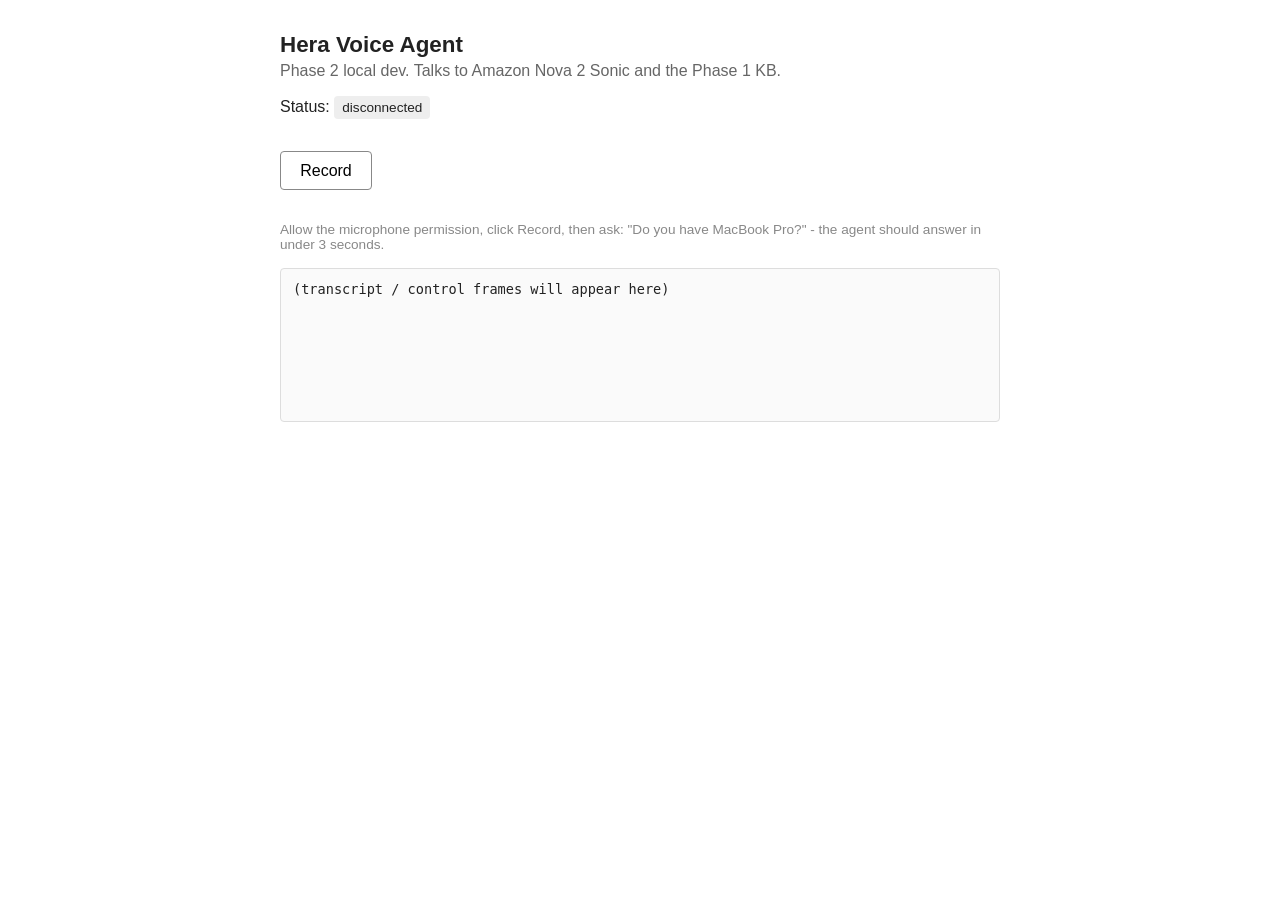
==== frontend/index.html @ f8238c81 "feat(02-02): add minimal browser frontend for voice loop test - frontend/index.html: vanilla HTML pa" ====
<!DOCTYPE html>
<html lang="en">
<head>
  <meta charset="UTF-8">
  <meta name="viewport" content="width=device-width, initial-scale=1.0">
  <title>Hera Voice Agent (Local Dev)</title>
  <style>
    body {
      font-family: -apple-system, BlinkMacSystemFont, "Segoe UI", Roboto, sans-serif;
      max-width: 720px;
      margin: 2rem auto;
      padding: 0 1rem;
      color: #222;
    }
    h1 { font-size: 1.4rem; margin-bottom: 0.25rem; }
    .subtitle { color: #666; margin-top: 0; }
    .status {
      display: inline-block;
      padding: 0.25rem 0.5rem;
      border-radius: 4px;
      background: #eee;
      font-size: 0.85rem;
    }
    .status.connected { background: #cfe9d4; color: #1a5e2a; }
    .status.error { background: #f4cccc; color: #8b1a1a; }
    button {
      font-size: 1rem;
      padding: 0.6rem 1.2rem;
      margin: 1rem 0;
      cursor: pointer;
      border: 1px solid #888;
      border-radius: 4px;
      background: #fff;
    }
    button.recording {
      background: #e74c3c;
      color: #fff;
      border-color: #c0392b;
    }
    button:disabled {
      cursor: not-allowed;
      opacity: 0.5;
    }
    #transcript {
      margin-top: 1rem;
      padding: 0.75rem;
      border: 1px solid #ddd;
      border-radius: 4px;
      background: #fafafa;
      min-height: 8rem;
      max-height: 24rem;
      overflow-y: auto;
      font-family: ui-monospace, SFMono-Regular, Menlo, monospace;
      font-size: 0.85rem;
      white-space: pre-wrap;
    }
    .hint { color: #888; font-size: 0.85rem; margin-top: 1rem; }
  </style>
</head>
<body>
  <h1>Hera Voice Agent</h1>
  <p class="subtitle">Phase 2 local dev. Talks to Amazon Nova 2 Sonic and the Phase 1 KB.</p>

  <p>Status: <span id="status" class="status">disconnected</span></p>

  <button id="recordBtn" disabled>Click to allow mic</button>

  <p class="hint">
    Allow the microphone permission, click Record, then ask:
    "Do you have MacBook Pro?" - the agent should answer in under 3 seconds.
  </p>

  <div id="transcript">(transcript / control frames will appear here)</div>

  <script src="app.js"></script>
</body>
</html>
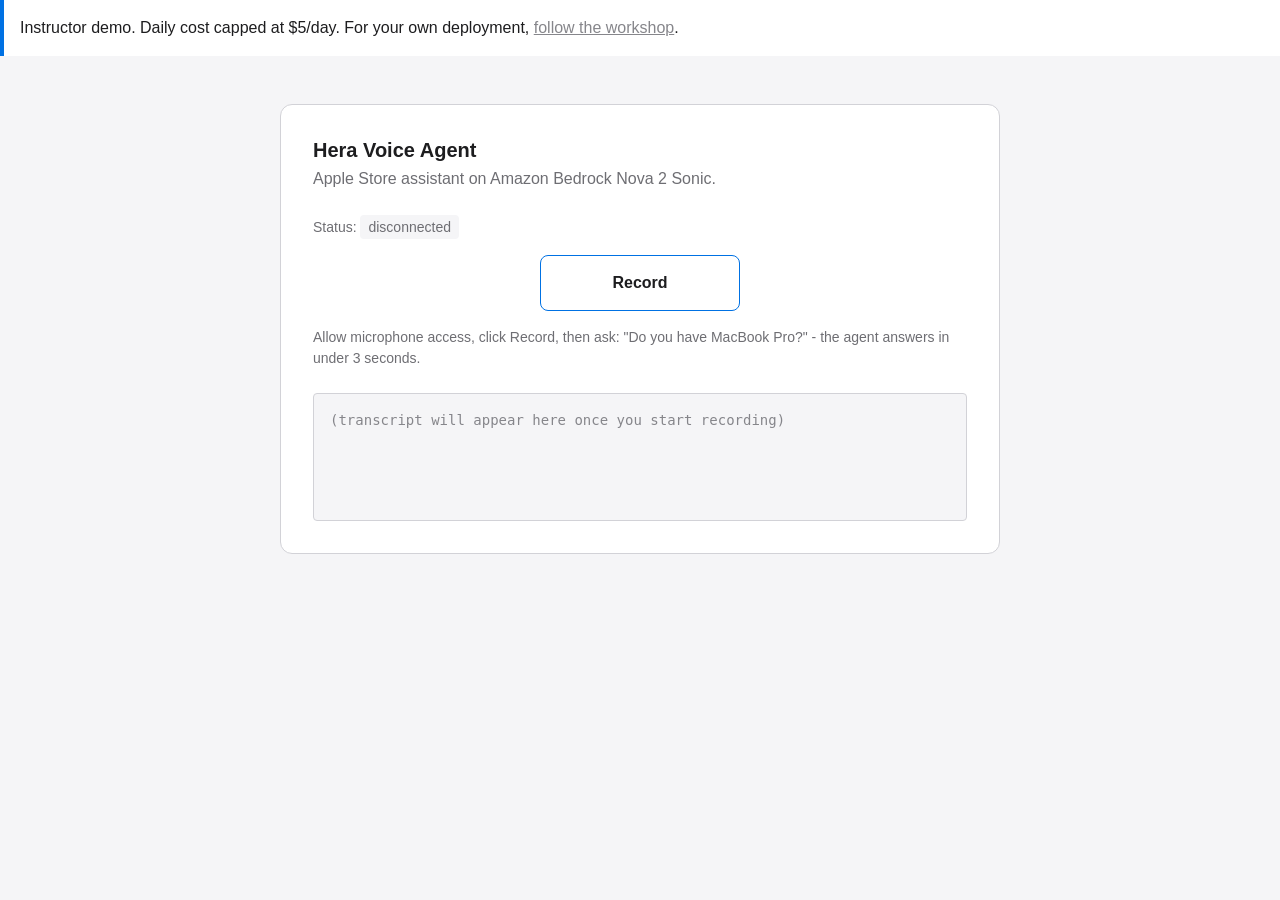
==== commit 011395fa: "feat(03-02): rewrite frontend/index.html + extract styles.css per UI-SPEC - Apple-Store light palett" ====
--- a/frontend/index.html
+++ b/frontend/index.html
@@ -3,74 +3,27 @@
 <head>
   <meta charset="UTF-8">
   <meta name="viewport" content="width=device-width, initial-scale=1.0">
-  <title>Hera Voice Agent (Local Dev)</title>
-  <style>
-    body {
-      font-family: -apple-system, BlinkMacSystemFont, "Segoe UI", Roboto, sans-serif;
-      max-width: 720px;
-      margin: 2rem auto;
-      padding: 0 1rem;
-      color: #222;
-    }
-    h1 { font-size: 1.4rem; margin-bottom: 0.25rem; }
-    .subtitle { color: #666; margin-top: 0; }
-    .status {
-      display: inline-block;
-      padding: 0.25rem 0.5rem;
-      border-radius: 4px;
-      background: #eee;
-      font-size: 0.85rem;
-    }
-    .status.connected { background: #cfe9d4; color: #1a5e2a; }
-    .status.error { background: #f4cccc; color: #8b1a1a; }
-    button {
-      font-size: 1rem;
-      padding: 0.6rem 1.2rem;
-      margin: 1rem 0;
-      cursor: pointer;
-      border: 1px solid #888;
-      border-radius: 4px;
-      background: #fff;
-    }
-    button.recording {
-      background: #e74c3c;
-      color: #fff;
-      border-color: #c0392b;
-    }
-    button:disabled {
-      cursor: not-allowed;
-      opacity: 0.5;
-    }
-    #transcript {
-      margin-top: 1rem;
-      padding: 0.75rem;
-      border: 1px solid #ddd;
-      border-radius: 4px;
-      background: #fafafa;
-      min-height: 8rem;
-      max-height: 24rem;
-      overflow-y: auto;
-      font-family: ui-monospace, SFMono-Regular, Menlo, monospace;
-      font-size: 0.85rem;
-      white-space: pre-wrap;
-    }
-    .hint { color: #888; font-size: 0.85rem; margin-top: 1rem; }
-  </style>
+  <title>Hera Voice Agent</title>
+  <link rel="stylesheet" href="styles.css">
 </head>
 <body>
-  <h1>Hera Voice Agent</h1>
-  <p class="subtitle">Phase 2 local dev. Talks to Amazon Nova 2 Sonic and the Phase 1 KB.</p>
+  <div role="region" aria-label="demo notice" class="banner">
+    <p class="banner-body">Instructor demo. Daily cost capped at $5/day. For your own deployment, <a href="#" aria-disabled="true" title="Workshop publishes in Phase 5">follow the workshop</a>.</p>
+  </div>
 
-  <p>Status: <span id="status" class="status">disconnected</span></p>
+  <main class="card">
+    <h1>Hera Voice Agent</h1>
+    <p class="subtitle">Apple Store assistant on Amazon Bedrock Nova 2 Sonic.</p>
 
-  <button id="recordBtn" disabled>Click to allow mic</button>
+    <p class="status-row">Status: <span id="status" class="status" role="status" aria-live="polite">disconnected</span></p>
 
-  <p class="hint">
-    Allow the microphone permission, click Record, then ask:
-    "Do you have MacBook Pro?" - the agent should answer in under 3 seconds.
-  </p>
+    <button id="recordBtn" class="btn btn-idle" type="button" disabled aria-pressed="false">Click to allow mic</button>
+    <p id="micMuted" class="mic-muted-label" hidden>mic muted</p>
 
-  <div id="transcript">(transcript / control frames will appear here)</div>
+    <p class="hint">Allow microphone access, click Record, then ask: "Do you have MacBook Pro?" - the agent answers in under 3 seconds.</p>
+
+    <div id="transcript" role="log" aria-live="polite" aria-atomic="false" class="transcript">(transcript will appear here once you start recording)</div>
+  </main>
 
   <script src="app.js"></script>
 </body>
--- a/frontend/styles.css
+++ b/frontend/styles.css
@@ -0,0 +1,155 @@
+:root {
+  /* Color (UI-SPEC Color, verbatim) */
+  --bg: #f5f5f7;
+  --panel: #ffffff;
+  --accent: #0071e3;
+  --destructive: #e74c3c;
+  --text: #1d1d1f;
+  --text-secondary: #6e6e73;
+  --text-muted: #86868b;
+  --border: #d2d2d7;
+  --warning-bg: #fff8e1;
+  --warning-text: #5d4e00;
+  --warning-border: #e8a000;
+  --speaking-bg: #e8f1fc;
+
+  /* Spacing (UI-SPEC Spacing Scale) */
+  --space-xs: 4px;
+  --space-sm: 8px;
+  --space-md: 16px;
+  --space-lg: 24px;
+  --space-xl: 32px;
+  --space-2xl: 48px;
+  --button-h: 56px;
+  --pill-h: 24px;
+
+  /* Type (UI-SPEC Typography) */
+  --font-system: -apple-system, BlinkMacSystemFont, "Segoe UI", Roboto, sans-serif;
+  --font-mono: ui-monospace, SFMono-Regular, Menlo, monospace;
+}
+
+/* Page chrome */
+* { box-sizing: border-box; }
+html, body { margin: 0; padding: 0; }
+body {
+  font-family: var(--font-system);
+  font-size: 16px;
+  line-height: 1.5;
+  color: var(--text);
+  background: var(--bg);
+}
+
+/* Banner (UI-SPEC Color "Accent reserved for" item 3 - 4px accent left bar) */
+.banner {
+  background: var(--panel);
+  border-left: 4px solid var(--accent);
+  padding: var(--space-md);
+}
+.banner-body { margin: 0; font-size: 16px; font-weight: 400; line-height: 1.5; color: var(--text); }
+.banner-body a { color: var(--accent); text-decoration: underline; }
+.banner-body a[aria-disabled="true"] { color: var(--text-muted); cursor: not-allowed; pointer-events: none; }
+
+/* Card (UI-SPEC Layout) */
+.card {
+  max-width: 720px;
+  margin: var(--space-2xl) auto 0;
+  background: var(--panel);
+  border: 1px solid var(--border);
+  border-radius: 12px;
+  padding: var(--space-xl);
+}
+@media (max-width: 720px) {
+  .card { margin: var(--space-md); padding: var(--space-lg); border-radius: 8px; }
+  .banner { padding: var(--space-md); }
+}
+
+/* Heading + subtitle (UI-SPEC Typography Heading + Body) */
+h1 { font-size: 20px; font-weight: 600; line-height: 1.3; margin: 0 0 var(--space-xs); color: var(--text); }
+.subtitle { font-size: 16px; font-weight: 400; line-height: 1.5; color: var(--text-secondary); margin: 0 0 var(--space-lg); }
+
+/* Status pill (UI-SPEC Component Inventory + Color Per-state) */
+.status-row { font-size: 14px; color: var(--text-secondary); margin: 0 0 var(--space-md); }
+.status {
+  display: inline-block;
+  height: var(--pill-h);
+  line-height: var(--pill-h);
+  padding: 0 var(--space-sm);
+  border-radius: 4px;
+  font-size: 14px;
+  font-weight: 400;
+  background: var(--bg);
+  color: var(--text-secondary);
+}
+.status.connecting { background: var(--warning-bg); color: var(--warning-text); }
+.status.connected { background: var(--speaking-bg); color: var(--accent); }
+.status.recording { background: var(--destructive); color: var(--panel); }
+.status.error { background: var(--destructive); color: var(--panel); }
+
+/* Record button - base + 5 states (UI-SPEC Per-record-button-state color spec) */
+.btn {
+  display: block;
+  margin: var(--space-md) auto;
+  min-width: 200px;
+  height: var(--button-h);
+  padding: 0 var(--space-lg);
+  font-family: inherit;
+  font-size: 16px;
+  font-weight: 600;
+  line-height: 1;
+  border-radius: 8px;
+  cursor: pointer;
+  transition: background 120ms ease-out;
+}
+.btn:focus-visible { outline: 3px solid var(--accent); outline-offset: 2px; }
+.btn:disabled { cursor: not-allowed; }
+
+.btn-idle { background: var(--panel); color: var(--text); border: 1px solid var(--accent); }
+.btn-idle:hover:not(:disabled) { background: var(--bg); }
+
+.btn-connecting { background: var(--warning-bg); color: var(--warning-text); border: 1px solid var(--warning-border); animation: pulse 1.2s ease-in-out infinite; }
+
+.btn-listening { background: var(--destructive); color: var(--panel); border: 1px solid #c0392b; }
+
+.btn-speaking { background: var(--speaking-bg); color: var(--accent); border: 1px solid var(--accent); cursor: not-allowed; }
+
+.btn-error { background: var(--panel); color: var(--text); border: 2px solid var(--destructive); }
+
+@keyframes pulse {
+  0% { border-color: var(--warning-border); opacity: 1; }
+  50% { border-color: var(--warning-border); opacity: 0.5; }
+  100% { border-color: var(--warning-border); opacity: 1; }
+}
+@media (prefers-reduced-motion: reduce) {
+  .btn-connecting { animation: none; border-color: var(--warning-border); }
+}
+
+/* Mic-muted label under the button (UI-SPEC Error state copy: mic-muted case) */
+.mic-muted-label {
+  text-align: center;
+  font-size: 14px;
+  color: var(--destructive);
+  margin: 0 0 var(--space-sm);
+}
+
+/* Hint */
+.hint { font-size: 14px; color: var(--text-secondary); margin: var(--space-md) 0 var(--space-lg); }
+
+/* Transcript pane (UI-SPEC Transcript line format) */
+.transcript {
+  padding: var(--space-md);
+  border: 1px solid var(--border);
+  border-radius: 4px;
+  background: var(--bg);
+  min-height: 8rem;
+  max-height: 24rem;
+  overflow-y: auto;
+  font-family: var(--font-mono);
+  font-size: 14px;
+  line-height: 1.5;
+  white-space: pre-wrap;
+  color: var(--text-muted);
+}
+.transcript .line-user    { color: var(--accent); }
+.transcript .line-agent   { color: var(--text-secondary); }
+.transcript .line-system  { color: var(--text-muted); }
+.transcript .line-error   { color: var(--destructive); }
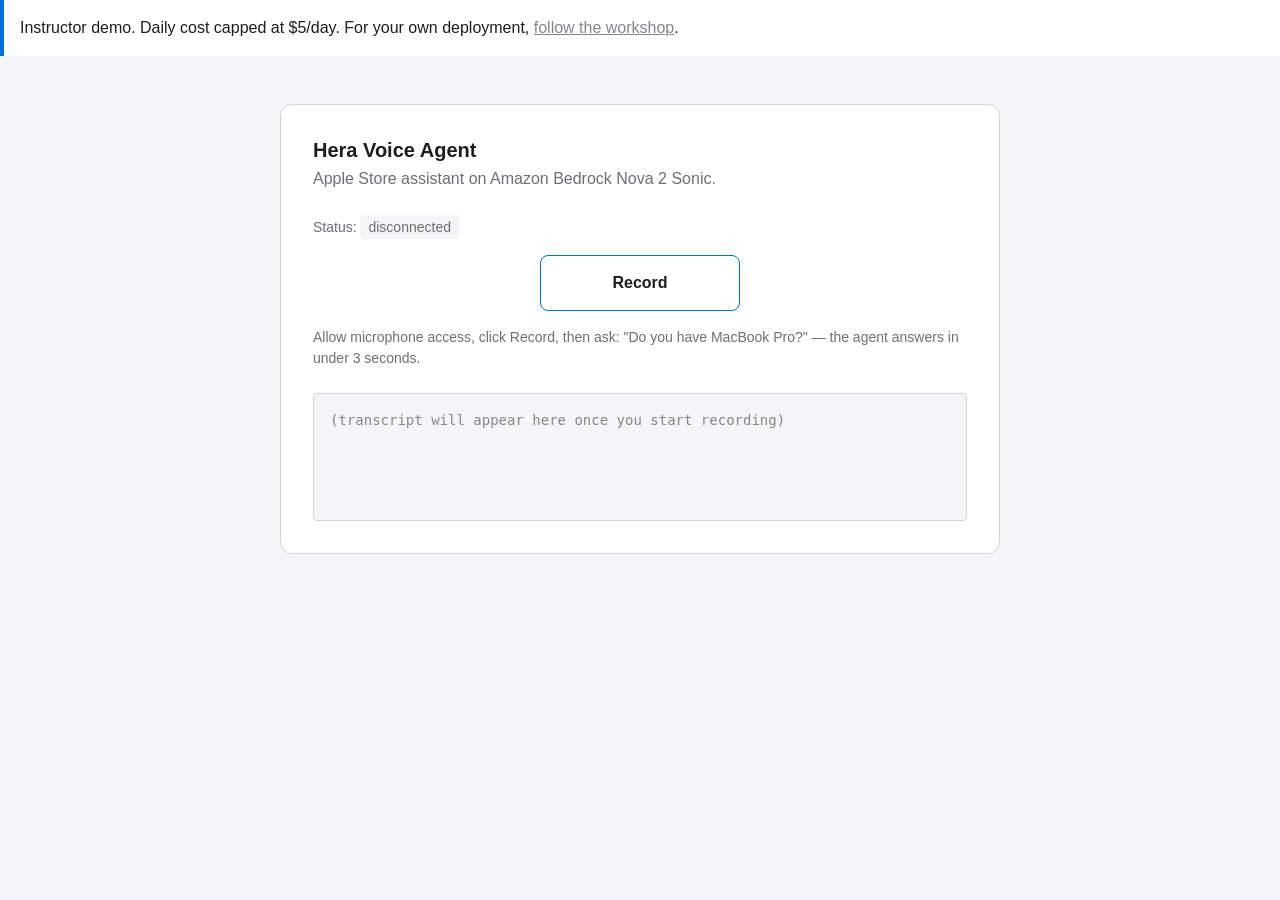
==== commit 95ae9877: "feat(03-02): rewrite frontend/app.js with 5-state machine + WID-06 error coverage - 5-state record-b" ====
--- a/frontend/index.html
+++ b/frontend/index.html
@@ -20,7 +20,7 @@
     <button id="recordBtn" class="btn btn-idle" type="button" disabled aria-pressed="false">Click to allow mic</button>
     <p id="micMuted" class="mic-muted-label" hidden>mic muted</p>
 
-    <p class="hint">Allow microphone access, click Record, then ask: "Do you have MacBook Pro?" - the agent answers in under 3 seconds.</p>
+    <p class="hint">Allow microphone access, click Record, then ask: "Do you have MacBook Pro?" — the agent answers in under 3 seconds.</p>
 
     <div id="transcript" role="log" aria-live="polite" aria-atomic="false" class="transcript">(transcript will appear here once you start recording)</div>
   </main>
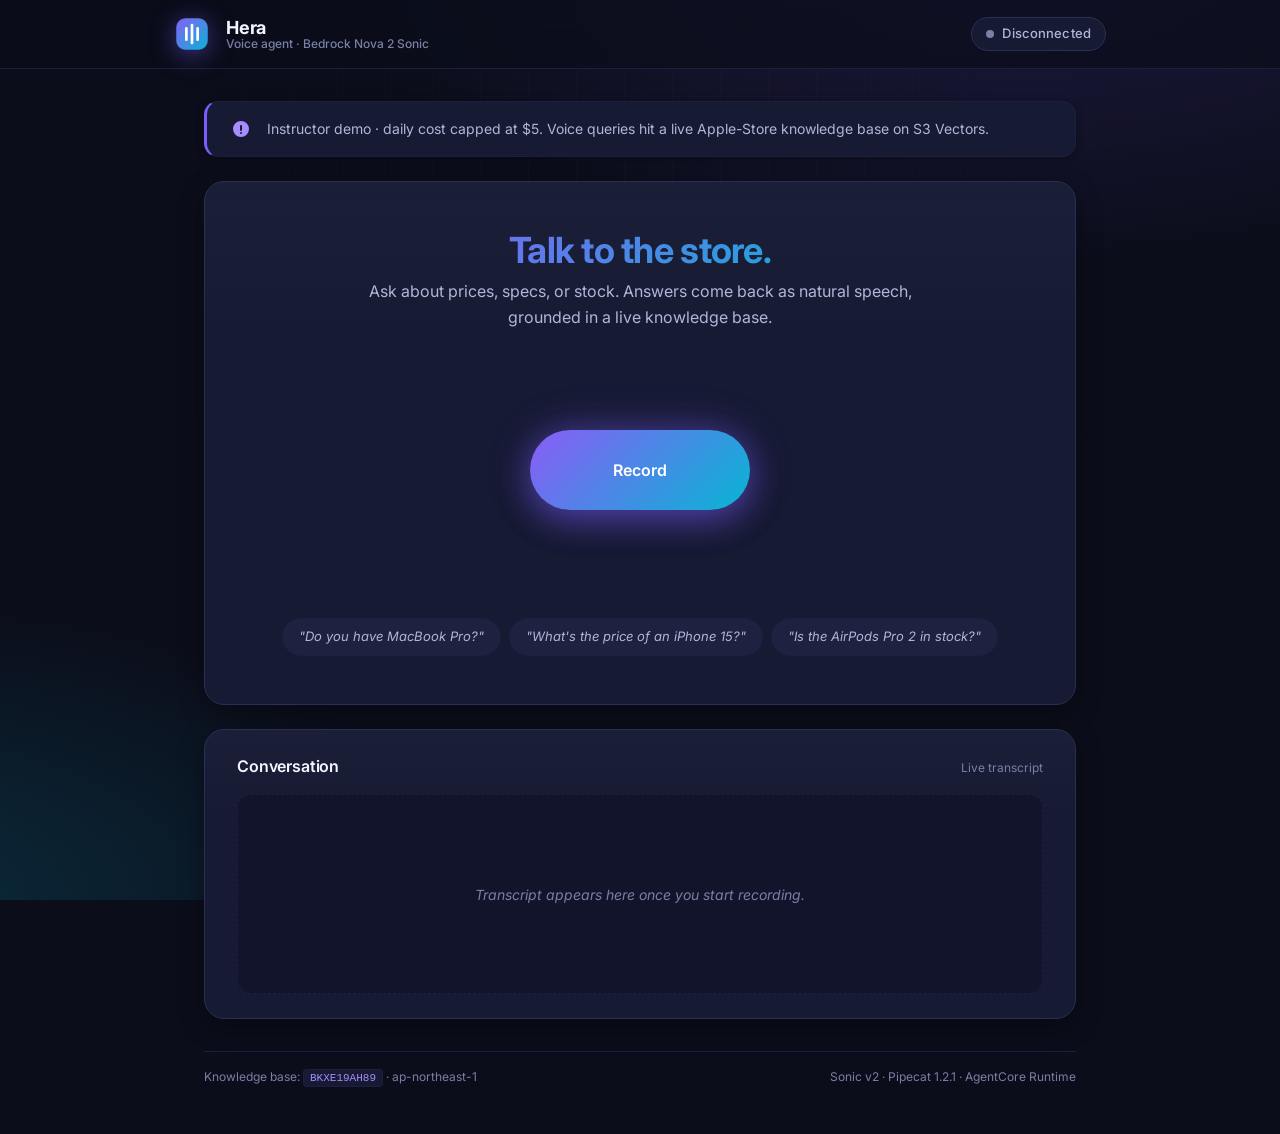
==== commit 9e2db1f7: "feat(widget): redesign UI -- dark theme, gradient hero, animated mic, chat bubbles - Sticky topbar w" ====
--- a/frontend/index.html
+++ b/frontend/index.html
@@ -3,26 +3,88 @@
 <head>
   <meta charset="UTF-8">
   <meta name="viewport" content="width=device-width, initial-scale=1.0">
-  <title>Hera Voice Agent</title>
+  <title>Hera — Apple Store voice assistant</title>
   <link rel="stylesheet" href="styles.css">
+  <link rel="preconnect" href="https://fonts.googleapis.com">
+  <link rel="preconnect" href="https://fonts.gstatic.com" crossorigin>
+  <link href="https://fonts.googleapis.com/css2?family=Inter:wght@400;500;600;700&display=swap" rel="stylesheet">
 </head>
 <body>
-  <div role="region" aria-label="demo notice" class="banner">
-    <p class="banner-body">Instructor demo. Daily cost capped at $5/day. For your own deployment, <a href="#" aria-disabled="true" title="Workshop publishes in Phase 5">follow the workshop</a>.</p>
-  </div>
+  <div class="bg-grid" aria-hidden="true"></div>
 
-  <main class="card">
-    <h1>Hera Voice Agent</h1>
-    <p class="subtitle">Apple Store assistant on Amazon Bedrock Nova 2 Sonic.</p>
+  <header class="topbar">
+    <div class="topbar-inner">
+      <div class="brand">
+        <svg class="brand-mark" viewBox="0 0 32 32" fill="none" aria-hidden="true">
+          <defs>
+            <linearGradient id="g" x1="0" y1="0" x2="32" y2="32" gradientUnits="userSpaceOnUse">
+              <stop offset="0" stop-color="#8b5cf6"/>
+              <stop offset="1" stop-color="#06b6d4"/>
+            </linearGradient>
+          </defs>
+          <rect x="2" y="2" width="28" height="28" rx="8" fill="url(#g)"/>
+          <path d="M11 11v10M16 8v16M21 11v10" stroke="white" stroke-width="2.4" stroke-linecap="round"/>
+        </svg>
+        <div class="brand-text">
+          <span class="brand-name">Hera</span>
+          <span class="brand-tag">Voice agent · Bedrock Nova 2 Sonic</span>
+        </div>
+      </div>
+      <div role="region" aria-label="connection status" class="status-chip">
+        <span class="status-dot" id="statusDot" aria-hidden="true"></span>
+        <span id="status" class="status" role="status" aria-live="polite">disconnected</span>
+      </div>
+    </div>
+  </header>
 
-    <p class="status-row">Status: <span id="status" class="status" role="status" aria-live="polite">disconnected</span></p>
+  <main class="page">
+    <div role="region" aria-label="demo notice" class="banner">
+      <svg class="banner-icon" viewBox="0 0 20 20" aria-hidden="true"><path fill="currentColor" d="M10 2a8 8 0 1 0 0 16 8 8 0 0 0 0-16zm0 4a1 1 0 0 1 1 1v4a1 1 0 1 1-2 0V7a1 1 0 0 1 1-1zm0 9a1 1 0 1 1 0-2 1 1 0 0 1 0 2z"/></svg>
+      <p class="banner-body">Instructor demo · daily cost capped at $5. Voice queries hit a live Apple-Store knowledge base on S3 Vectors.</p>
+    </div>
 
-    <button id="recordBtn" class="btn btn-idle" type="button" disabled aria-pressed="false">Click to allow mic</button>
-    <p id="micMuted" class="mic-muted-label" hidden>mic muted</p>
+    <section class="hero card">
+      <div class="hero-text">
+        <h1>Talk to the store.</h1>
+        <p class="subtitle">Ask about prices, specs, or stock. Answers come back as natural speech, grounded in a live knowledge base.</p>
+      </div>
 
-    <p class="hint">Allow microphone access, click Record, then ask: "Do you have MacBook Pro?" — the agent answers in under 3 seconds.</p>
+      <div class="mic-stage">
+        <div class="mic-rings" aria-hidden="true">
+          <span class="ring r1"></span>
+          <span class="ring r2"></span>
+          <span class="ring r3"></span>
+        </div>
+        <button id="recordBtn" class="btn btn-idle" type="button" disabled aria-pressed="false" aria-label="Record">
+          <span class="btn-icon" aria-hidden="true">
+            <svg viewBox="0 0 24 24" width="22" height="22"><path fill="currentColor" d="M12 14a3 3 0 0 0 3-3V6a3 3 0 1 0-6 0v5a3 3 0 0 0 3 3zm5-3a5 5 0 0 1-10 0H5a7 7 0 0 0 6 6.92V21h2v-3.08A7 7 0 0 0 19 11h-2z"/></svg>
+          </span>
+          <span class="btn-label">Click to allow mic</span>
+        </button>
+        <p id="micMuted" class="mic-muted-label" hidden>microphone muted</p>
+      </div>
 
-    <div id="transcript" role="log" aria-live="polite" aria-atomic="false" class="transcript">(transcript will appear here once you start recording)</div>
+      <ul class="suggestions" aria-label="Try asking">
+        <li>"Do you have MacBook Pro?"</li>
+        <li>"What's the price of an iPhone 15?"</li>
+        <li>"Is the AirPods Pro 2 in stock?"</li>
+      </ul>
+    </section>
+
+    <section class="card transcript-card" aria-label="Conversation">
+      <div class="transcript-head">
+        <h2>Conversation</h2>
+        <span class="transcript-sub">Live transcript</span>
+      </div>
+      <div id="transcript" role="log" aria-live="polite" aria-atomic="false" class="transcript">
+        <span class="empty">Transcript appears here once you start recording.</span>
+      </div>
+    </section>
+
+    <footer class="page-footer">
+      <span>Knowledge base: <code>BKXE19AH89</code> · ap-northeast-1</span>
+      <span>Sonic v2 · Pipecat 1.2.1 · AgentCore Runtime</span>
+    </footer>
   </main>
 
   <script src="app.js"></script>
--- a/frontend/styles.css
+++ b/frontend/styles.css
@@ -1,155 +1,488 @@
 :root {
-  /* Color (UI-SPEC Color, verbatim) */
-  --bg: #f5f5f7;
-  --panel: #ffffff;
-  --accent: #0071e3;
-  --destructive: #e74c3c;
-  --text: #1d1d1f;
-  --text-secondary: #6e6e73;
-  --text-muted: #86868b;
-  --border: #d2d2d7;
-  --warning-bg: #fff8e1;
-  --warning-text: #5d4e00;
-  --warning-border: #e8a000;
-  --speaking-bg: #e8f1fc;
-
-  /* Spacing (UI-SPEC Spacing Scale) */
+  /* Surface */
+  --bg: #0b0d1a;
+  --bg-soft: #11142a;
+  --panel: #161a33;
+  --panel-elev: #1d2240;
+  --border: #2a2f56;
+  --border-soft: #1c2040;
+
+  /* Text */
+  --text: #f4f6ff;
+  --text-secondary: #b1b6d8;
+  --text-muted: #7a7fa6;
+
+  /* Accent */
+  --accent: #7c5cff;
+  --accent-hi: #a78bff;
+  --teal: #06d6d8;
+  --gradient-brand: linear-gradient(135deg, #8b5cf6 0%, #06b6d4 100%);
+
+  /* State */
+  --warning-bg: rgba(247, 184, 1, 0.12);
+  --warning-text: #ffd166;
+  --warning-border: rgba(247, 184, 1, 0.4);
+  --danger: #ff5a72;
+  --danger-bg: rgba(255, 90, 114, 0.12);
+  --success: #2dd4bf;
+  --speaking-bg: rgba(124, 92, 255, 0.14);
+
+  /* Spacing */
   --space-xs: 4px;
   --space-sm: 8px;
   --space-md: 16px;
   --space-lg: 24px;
   --space-xl: 32px;
   --space-2xl: 48px;
-  --button-h: 56px;
-  --pill-h: 24px;
-
-  /* Type (UI-SPEC Typography) */
-  --font-system: -apple-system, BlinkMacSystemFont, "Segoe UI", Roboto, sans-serif;
+  --button-h: 80px;
+  --radius-sm: 8px;
+  --radius-md: 14px;
+  --radius-lg: 20px;
+  --radius-xl: 28px;
+
+  /* Type */
+  --font-system: "Inter", -apple-system, BlinkMacSystemFont, "Segoe UI", Roboto, sans-serif;
   --font-mono: ui-monospace, SFMono-Regular, Menlo, monospace;
-}
-
-/* Page chrome */
+
+  /* Shadow */
+  --shadow-sm: 0 2px 8px rgba(0, 0, 0, 0.3);
+  --shadow-md: 0 8px 24px rgba(0, 0, 0, 0.35);
+  --shadow-lg: 0 20px 60px rgba(0, 0, 0, 0.5);
+  --shadow-glow: 0 0 40px rgba(124, 92, 255, 0.4);
+}
+
 * { box-sizing: border-box; }
-html, body { margin: 0; padding: 0; }
+html, body { margin: 0; padding: 0; min-height: 100%; }
 body {
   font-family: var(--font-system);
   font-size: 16px;
   line-height: 1.5;
   color: var(--text);
-  background: var(--bg);
-}
-
-/* Banner (UI-SPEC Color "Accent reserved for" item 3 - 4px accent left bar) */
-.banner {
-  background: var(--panel);
-  border-left: 4px solid var(--accent);
-  padding: var(--space-md);
-}
-.banner-body { margin: 0; font-size: 16px; font-weight: 400; line-height: 1.5; color: var(--text); }
-.banner-body a { color: var(--accent); text-decoration: underline; }
-.banner-body a[aria-disabled="true"] { color: var(--text-muted); cursor: not-allowed; pointer-events: none; }
-
-/* Card (UI-SPEC Layout) */
-.card {
-  max-width: 720px;
-  margin: var(--space-2xl) auto 0;
+  background:
+    radial-gradient(1200px 600px at 80% -10%, rgba(124, 92, 255, 0.18), transparent 60%),
+    radial-gradient(1000px 500px at -10% 100%, rgba(6, 182, 212, 0.18), transparent 60%),
+    var(--bg);
+  background-attachment: fixed;
+  min-height: 100vh;
+  -webkit-font-smoothing: antialiased;
+  text-rendering: optimizeLegibility;
+}
+
+/* Subtle grid overlay */
+.bg-grid {
+  position: fixed;
+  inset: 0;
+  background-image:
+    linear-gradient(rgba(255, 255, 255, 0.025) 1px, transparent 1px),
+    linear-gradient(90deg, rgba(255, 255, 255, 0.025) 1px, transparent 1px);
+  background-size: 48px 48px;
+  pointer-events: none;
+  mask-image: radial-gradient(circle at 50% 30%, black 0%, transparent 70%);
+  z-index: 0;
+}
+
+/* Top bar */
+.topbar {
+  position: sticky;
+  top: 0;
+  z-index: 10;
+  background: rgba(11, 13, 26, 0.7);
+  backdrop-filter: blur(18px);
+  -webkit-backdrop-filter: blur(18px);
+  border-bottom: 1px solid var(--border-soft);
+}
+.topbar-inner {
+  max-width: 980px;
+  margin: 0 auto;
+  display: flex;
+  align-items: center;
+  justify-content: space-between;
+  padding: var(--space-md) var(--space-lg);
+  gap: var(--space-md);
+}
+.brand { display: flex; align-items: center; gap: var(--space-md); }
+.brand-mark { width: 36px; height: 36px; filter: drop-shadow(0 4px 12px rgba(124, 92, 255, 0.5)); }
+.brand-text { display: flex; flex-direction: column; line-height: 1.1; }
+.brand-name { font-size: 18px; font-weight: 700; letter-spacing: -0.01em; }
+.brand-tag { font-size: 12px; color: var(--text-muted); font-weight: 500; }
+
+/* Status chip */
+.status-chip {
+  display: inline-flex;
+  align-items: center;
+  gap: var(--space-sm);
   background: var(--panel);
   border: 1px solid var(--border);
-  border-radius: 12px;
+  border-radius: 999px;
+  padding: 6px 14px;
+  font-size: 13px;
+  font-weight: 500;
+}
+.status-dot {
+  width: 8px;
+  height: 8px;
+  border-radius: 999px;
+  background: var(--text-muted);
+  box-shadow: 0 0 0 0 transparent;
+  transition: background 200ms ease, box-shadow 200ms ease;
+}
+.status {
+  font-size: 13px;
+  color: var(--text-secondary);
+  text-transform: capitalize;
+  letter-spacing: 0.01em;
+}
+.status.connecting { color: var(--warning-text); }
+.status.connected  { color: var(--accent-hi); }
+.status.recording  { color: var(--danger); }
+.status.error      { color: var(--danger); }
+
+/* Status dot reflects status via :has() with fallback */
+.status-chip:has(.status.connecting) .status-dot { background: var(--warning-text); box-shadow: 0 0 0 4px var(--warning-bg); animation: pulse-dot 1.2s ease-in-out infinite; }
+.status-chip:has(.status.connected)  .status-dot { background: var(--accent-hi); box-shadow: 0 0 0 4px var(--speaking-bg); }
+.status-chip:has(.status.recording)  .status-dot { background: var(--danger); box-shadow: 0 0 0 4px var(--danger-bg); animation: pulse-dot 1.2s ease-in-out infinite; }
+.status-chip:has(.status.error)      .status-dot { background: var(--danger); box-shadow: 0 0 0 4px var(--danger-bg); }
+
+@keyframes pulse-dot {
+  0%, 100% { opacity: 1; transform: scale(1); }
+  50%      { opacity: 0.6; transform: scale(1.2); }
+}
+
+/* Page layout */
+.page {
+  position: relative;
+  z-index: 1;
+  max-width: 920px;
+  margin: 0 auto;
+  padding: var(--space-xl) var(--space-lg) var(--space-2xl);
+  display: flex;
+  flex-direction: column;
+  gap: var(--space-lg);
+}
+
+/* Banner */
+.banner {
+  display: flex;
+  align-items: flex-start;
+  gap: var(--space-md);
+  background: var(--panel);
+  border: 1px solid var(--border-soft);
+  border-left: 3px solid var(--accent);
+  border-radius: var(--radius-md);
+  padding: var(--space-md) var(--space-lg);
+  box-shadow: var(--shadow-sm);
+}
+.banner-icon { width: 20px; height: 20px; color: var(--accent-hi); flex-shrink: 0; margin-top: 1px; }
+.banner-body { margin: 0; font-size: 14px; line-height: 1.55; color: var(--text-secondary); }
+
+/* Cards */
+.card {
+  background: linear-gradient(180deg, rgba(255, 255, 255, 0.02), transparent 30%), var(--panel);
+  border: 1px solid var(--border);
+  border-radius: var(--radius-lg);
   padding: var(--space-xl);
-}
-@media (max-width: 720px) {
-  .card { margin: var(--space-md); padding: var(--space-lg); border-radius: 8px; }
-  .banner { padding: var(--space-md); }
-}
-
-/* Heading + subtitle (UI-SPEC Typography Heading + Body) */
-h1 { font-size: 20px; font-weight: 600; line-height: 1.3; margin: 0 0 var(--space-xs); color: var(--text); }
-.subtitle { font-size: 16px; font-weight: 400; line-height: 1.5; color: var(--text-secondary); margin: 0 0 var(--space-lg); }
-
-/* Status pill (UI-SPEC Component Inventory + Color Per-state) */
-.status-row { font-size: 14px; color: var(--text-secondary); margin: 0 0 var(--space-md); }
-.status {
-  display: inline-block;
-  height: var(--pill-h);
-  line-height: var(--pill-h);
-  padding: 0 var(--space-sm);
-  border-radius: 4px;
-  font-size: 14px;
-  font-weight: 400;
-  background: var(--bg);
+  box-shadow: var(--shadow-md);
+}
+
+/* Hero */
+.hero {
+  display: flex;
+  flex-direction: column;
+  align-items: center;
+  text-align: center;
+  gap: var(--space-lg);
+  padding: var(--space-2xl) var(--space-xl);
+}
+.hero-text { max-width: 560px; }
+h1 {
+  font-size: 36px;
+  font-weight: 700;
+  line-height: 1.15;
+  margin: 0 0 var(--space-sm);
+  letter-spacing: -0.02em;
+  background: var(--gradient-brand);
+  -webkit-background-clip: text;
+  background-clip: text;
+  color: transparent;
+}
+.subtitle {
+  font-size: 16px;
   color: var(--text-secondary);
-}
-.status.connecting { background: var(--warning-bg); color: var(--warning-text); }
-.status.connected { background: var(--speaking-bg); color: var(--accent); }
-.status.recording { background: var(--destructive); color: var(--panel); }
-.status.error { background: var(--destructive); color: var(--panel); }
-
-/* Record button - base + 5 states (UI-SPEC Per-record-button-state color spec) */
+  margin: 0;
+  line-height: 1.6;
+}
+
+/* Mic stage with ring animation */
+.mic-stage {
+  position: relative;
+  display: flex;
+  flex-direction: column;
+  align-items: center;
+  justify-content: center;
+  margin: var(--space-md) 0 var(--space-sm);
+  width: 100%;
+  min-height: 200px;
+}
+.mic-rings {
+  position: absolute;
+  inset: 50% auto auto 50%;
+  transform: translate(-50%, -50%);
+  width: var(--button-h);
+  height: var(--button-h);
+  pointer-events: none;
+}
+.mic-rings .ring {
+  position: absolute;
+  inset: 0;
+  border-radius: 999px;
+  border: 2px solid var(--accent);
+  opacity: 0;
+  transform: scale(1);
+}
+.btn.btn-listening ~ .mic-rings .ring,
+.mic-stage:has(.btn-listening) .ring {
+  animation: mic-ripple 1.8s ease-out infinite;
+}
+.mic-stage:has(.btn-listening) .r1 { animation-delay: 0s; border-color: var(--danger); }
+.mic-stage:has(.btn-listening) .r2 { animation-delay: 0.6s; border-color: var(--danger); }
+.mic-stage:has(.btn-listening) .r3 { animation-delay: 1.2s; border-color: var(--danger); }
+.mic-stage:has(.btn-speaking) .ring { animation: mic-ripple 1.8s ease-out infinite; border-color: var(--accent); }
+.mic-stage:has(.btn-speaking) .r1 { animation-delay: 0s; }
+.mic-stage:has(.btn-speaking) .r2 { animation-delay: 0.6s; }
+.mic-stage:has(.btn-speaking) .r3 { animation-delay: 1.2s; }
+@keyframes mic-ripple {
+  0%   { opacity: 0.7; transform: scale(1); }
+  100% { opacity: 0; transform: scale(2.4); }
+}
+
+/* Record button (5 states, app.js sets class) */
 .btn {
-  display: block;
-  margin: var(--space-md) auto;
-  min-width: 200px;
+  position: relative;
+  display: inline-flex;
+  align-items: center;
+  justify-content: center;
+  gap: var(--space-sm);
+  min-width: 220px;
   height: var(--button-h);
-  padding: 0 var(--space-lg);
+  padding: 0 var(--space-xl);
   font-family: inherit;
   font-size: 16px;
   font-weight: 600;
   line-height: 1;
-  border-radius: 8px;
+  border-radius: 999px;
+  border: 0;
   cursor: pointer;
-  transition: background 120ms ease-out;
-}
-.btn:focus-visible { outline: 3px solid var(--accent); outline-offset: 2px; }
+  transition: transform 160ms ease, box-shadow 200ms ease, background 200ms ease, color 200ms ease;
+  z-index: 1;
+}
+.btn:focus-visible { outline: 3px solid var(--accent); outline-offset: 4px; }
 .btn:disabled { cursor: not-allowed; }
-
-.btn-idle { background: var(--panel); color: var(--text); border: 1px solid var(--accent); }
-.btn-idle:hover:not(:disabled) { background: var(--bg); }
-
-.btn-connecting { background: var(--warning-bg); color: var(--warning-text); border: 1px solid var(--warning-border); animation: pulse 1.2s ease-in-out infinite; }
-
-.btn-listening { background: var(--destructive); color: var(--panel); border: 1px solid #c0392b; }
-
-.btn-speaking { background: var(--speaking-bg); color: var(--accent); border: 1px solid var(--accent); cursor: not-allowed; }
-
-.btn-error { background: var(--panel); color: var(--text); border: 2px solid var(--destructive); }
-
-@keyframes pulse {
-  0% { border-color: var(--warning-border); opacity: 1; }
-  50% { border-color: var(--warning-border); opacity: 0.5; }
-  100% { border-color: var(--warning-border); opacity: 1; }
+.btn:hover:not(:disabled) { transform: translateY(-2px); }
+.btn-icon { display: inline-flex; align-items: center; }
+.btn-label { letter-spacing: 0.01em; }
+
+.btn-idle {
+  background: var(--gradient-brand);
+  color: white;
+  box-shadow: var(--shadow-glow), 0 12px 32px rgba(124, 92, 255, 0.35);
+}
+.btn-idle:disabled {
+  background: var(--panel-elev);
+  color: var(--text-muted);
+  box-shadow: var(--shadow-sm);
+}
+
+.btn-connecting {
+  background: var(--warning-bg);
+  color: var(--warning-text);
+  border: 1px solid var(--warning-border);
+  animation: pulse-btn 1.2s ease-in-out infinite;
+  box-shadow: 0 0 30px var(--warning-bg);
+}
+
+.btn-listening {
+  background: linear-gradient(135deg, #ff5a72 0%, #ff8a5b 100%);
+  color: white;
+  box-shadow: 0 0 50px rgba(255, 90, 114, 0.45), 0 12px 32px rgba(255, 90, 114, 0.35);
+}
+
+.btn-speaking {
+  background: var(--speaking-bg);
+  color: var(--accent-hi);
+  border: 1px solid var(--accent);
+  cursor: not-allowed;
+  box-shadow: 0 0 40px var(--speaking-bg);
+}
+
+.btn-error {
+  background: var(--danger-bg);
+  color: var(--danger);
+  border: 1px solid var(--danger);
+}
+
+@keyframes pulse-btn {
+  0%, 100% { opacity: 1; }
+  50%      { opacity: 0.65; }
 }
 @media (prefers-reduced-motion: reduce) {
-  .btn-connecting { animation: none; border-color: var(--warning-border); }
-}
-
-/* Mic-muted label under the button (UI-SPEC Error state copy: mic-muted case) */
+  .btn-connecting, .mic-rings .ring, .status-dot { animation: none !important; }
+}
+
+/* Mic muted label */
 .mic-muted-label {
+  font-size: 13px;
+  color: var(--danger);
+  margin: var(--space-sm) 0 0;
+  font-weight: 500;
+}
+
+/* Suggestion chips */
+.suggestions {
+  display: flex;
+  flex-wrap: wrap;
+  justify-content: center;
+  gap: var(--space-sm);
+  list-style: none;
+  margin: var(--space-md) 0 0;
+  padding: 0;
+}
+.suggestions li {
+  background: var(--panel-elev);
+  border: 1px solid var(--border-soft);
+  border-radius: 999px;
+  padding: 8px 16px;
+  font-size: 13px;
+  color: var(--text-secondary);
+  font-style: italic;
+  transition: border-color 200ms ease, color 200ms ease;
+}
+.suggestions li:hover { border-color: var(--accent); color: var(--text); }
+
+/* Transcript card */
+.transcript-card { padding: var(--space-lg) var(--space-xl); }
+.transcript-head {
+  display: flex;
+  align-items: baseline;
+  justify-content: space-between;
+  margin-bottom: var(--space-md);
+}
+.transcript-head h2 {
+  font-size: 16px;
+  font-weight: 600;
+  margin: 0;
+  color: var(--text);
+  letter-spacing: -0.01em;
+}
+.transcript-sub { font-size: 12px; color: var(--text-muted); }
+
+.transcript {
+  display: flex;
+  flex-direction: column;
+  gap: var(--space-sm);
+  padding: var(--space-md);
+  border: 1px dashed var(--border-soft);
+  border-radius: var(--radius-md);
+  background: var(--bg-soft);
+  min-height: 200px;
+  max-height: 420px;
+  overflow-y: auto;
+  font-size: 14px;
+  line-height: 1.55;
+  scrollbar-width: thin;
+  scrollbar-color: var(--border) transparent;
+}
+.transcript::-webkit-scrollbar { width: 8px; }
+.transcript::-webkit-scrollbar-thumb { background: var(--border); border-radius: 999px; }
+.transcript .empty {
+  color: var(--text-muted);
+  font-style: italic;
   text-align: center;
-  font-size: 14px;
-  color: var(--destructive);
-  margin: 0 0 var(--space-sm);
-}
-
-/* Hint */
-.hint { font-size: 14px; color: var(--text-secondary); margin: var(--space-md) 0 var(--space-lg); }
-
-/* Transcript pane (UI-SPEC Transcript line format) */
-.transcript {
-  padding: var(--space-md);
+  margin: auto;
+}
+
+/* Transcript bubbles -- app.js writes <span class="line-{user|agent|system|error}"> */
+.transcript span {
+  display: block;
+  padding: 10px 14px;
+  border-radius: 12px;
+  max-width: 85%;
+  white-space: pre-wrap;
+  word-wrap: break-word;
+  font-family: inherit;
+}
+.transcript span::before {
+  content: attr(data-tag);
+  display: block;
+  font-size: 11px;
+  font-weight: 600;
+  letter-spacing: 0.08em;
+  text-transform: uppercase;
+  opacity: 0.65;
+  margin-bottom: 2px;
+}
+.transcript .line-user {
+  background: linear-gradient(135deg, rgba(124, 92, 255, 0.22), rgba(6, 182, 212, 0.18));
+  border: 1px solid rgba(124, 92, 255, 0.35);
+  color: var(--text);
+  align-self: flex-end;
+}
+.transcript .line-user::before { content: "You"; color: var(--accent-hi); }
+.transcript .line-agent {
+  background: var(--panel-elev);
   border: 1px solid var(--border);
+  color: var(--text);
+  align-self: flex-start;
+}
+.transcript .line-agent::before { content: "Hera"; color: var(--teal); }
+.transcript .line-system {
+  background: transparent;
+  color: var(--text-muted);
+  font-size: 12px;
+  padding: 4px 0;
+  align-self: center;
+  text-align: center;
+  max-width: 100%;
+  font-family: var(--font-mono);
+}
+.transcript .line-system::before { content: none; }
+.transcript .line-error {
+  background: var(--danger-bg);
+  border: 1px solid var(--danger);
+  color: #ffd5db;
+  align-self: stretch;
+  max-width: 100%;
+}
+.transcript .line-error::before { content: "Error"; color: var(--danger); }
+
+/* Footer */
+.page-footer {
+  display: flex;
+  justify-content: space-between;
+  flex-wrap: wrap;
+  gap: var(--space-sm);
+  font-size: 12px;
+  color: var(--text-muted);
+  padding: var(--space-md) 0 0;
+  border-top: 1px solid var(--border-soft);
+  margin-top: var(--space-sm);
+}
+.page-footer code {
+  background: var(--panel);
+  padding: 2px 6px;
   border-radius: 4px;
-  background: var(--bg);
-  min-height: 8rem;
-  max-height: 24rem;
-  overflow-y: auto;
-  font-family: var(--font-mono);
-  font-size: 14px;
-  line-height: 1.5;
-  white-space: pre-wrap;
-  color: var(--text-muted);
-}
-.transcript .line-user    { color: var(--accent); }
-.transcript .line-agent   { color: var(--text-secondary); }
-.transcript .line-system  { color: var(--text-muted); }
-.transcript .line-error   { color: var(--destructive); }
+  color: var(--accent-hi);
+  font-size: 11px;
+  border: 1px solid var(--border-soft);
+}
+
+/* Responsive */
+@media (max-width: 720px) {
+  .topbar-inner { padding: var(--space-md); }
+  .brand-tag { display: none; }
+  .page { padding: var(--space-md); gap: var(--space-md); }
+  .hero { padding: var(--space-xl) var(--space-md); }
+  h1 { font-size: 28px; }
+  .btn { min-width: 180px; height: 68px; padding: 0 var(--space-lg); }
+  .card { padding: var(--space-lg); border-radius: var(--radius-md); }
+  .page-footer { flex-direction: column; align-items: flex-start; }
+}
